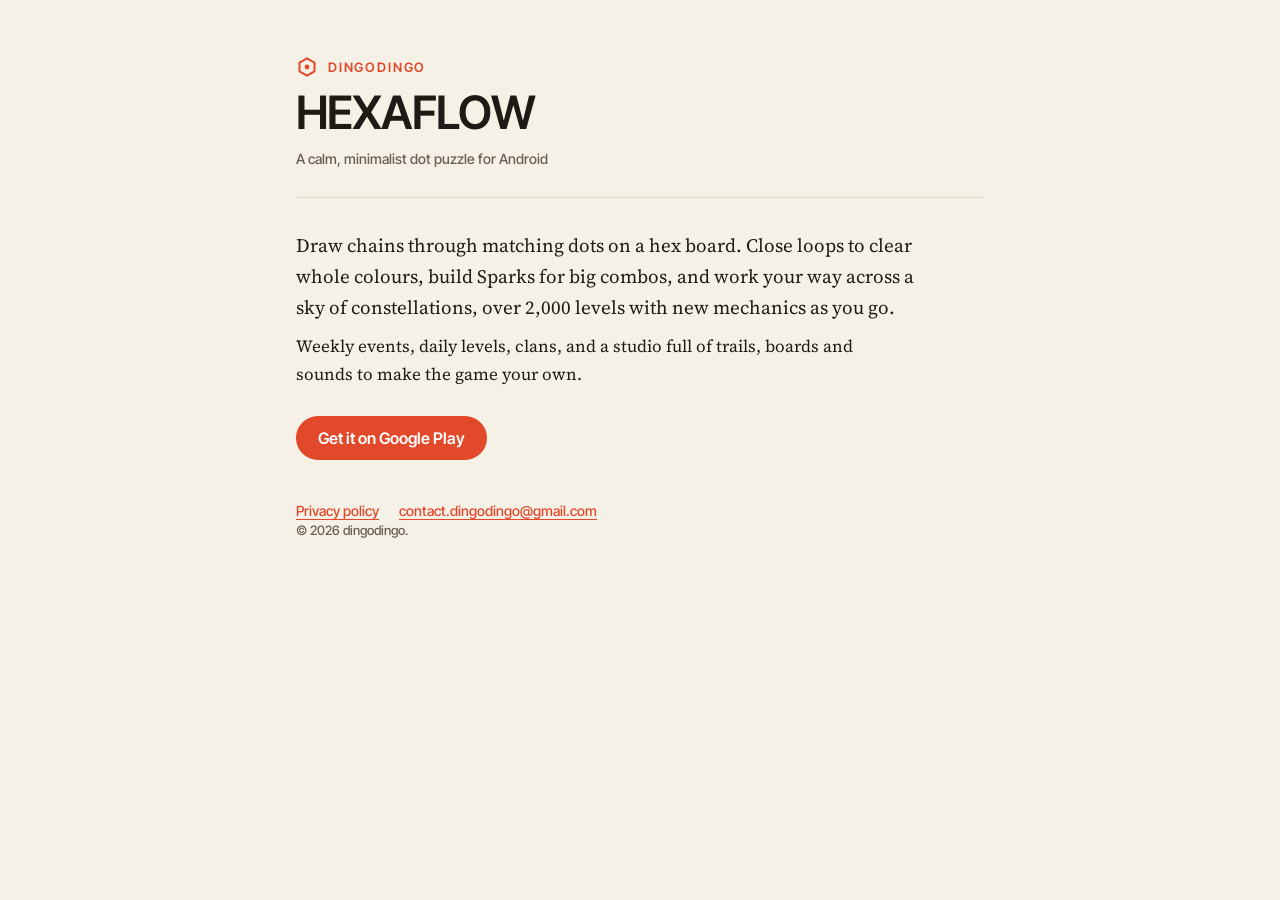
==== index.html @ fb4684bb "Add files via upload" ====
<!doctype html><html lang="en"><head><meta charset="utf-8"><meta name="viewport" content="width=device-width,initial-scale=1"><link rel="stylesheet" href="https://fonts.googleapis.com/css2?family=Inter+Tight:wght@500;600&family=Source+Serif+4:opsz,wght@8..60,400;8..60,600&display=swap"><link rel="stylesheet" href="style.css"><title>HEXAFLOW · dingodingo</title><meta name="description" content="HEXAFLOW, a calm, minimalist hex dot puzzle game for Android by dingodingo."></head><body><div class="page">
<header><a class="mark" href="./"><svg viewBox="0 0 24 24" aria-hidden="true"><path fill="none" stroke="currentColor" stroke-width="2.2" stroke-linejoin="round" d="M12 2.5 20.2 7.25v9.5L12 21.5 3.8 16.75v-9.5Z"/><circle cx="12" cy="12" r="2.6" fill="currentColor"/></svg>dingodingo</a><h1>HEXAFLOW</h1><p class="meta">A calm, minimalist dot puzzle for Android</p></header>
<p class="lead">Draw chains through matching dots on a hex board. Close loops to clear whole colours, build Sparks for big combos, and work your way across a sky of constellations, over 2,000 levels with new mechanics as you go.</p>
<p>Weekly events, daily levels, clans, and a studio full of trails, boards and sounds to make the game your own.</p>
<a class="cta" href="https://play.google.com/store/apps/details?id=com.dingodingo.hexaflow">Get it on Google Play</a>
<footer><div class="links"><a href="privacy.html">Privacy policy</a><a href="mailto:contact.dingodingo@gmail.com">contact.dingodingo@gmail.com</a></div><p>© 2026 dingodingo.</p></footer>
</div></body></html>
---- style.css ----
:root{--bg:#F6F1E7;--surface:#FFFBF3;--ink:#1F1A15;--muted:#6A5F52;--rule:#E2D8C6;--accent:#E2482A;--display:"Inter Tight","Helvetica Neue",Arial,sans-serif;--body:"Source Serif 4",Georgia,"Times New Roman",serif;color-scheme:light}
@media (prefers-color-scheme:dark){:root{--bg:#141416;--surface:#1B1B1E;--ink:#EFEBE4;--muted:#A39C92;--rule:#2E2E33;--accent:#FF7454;color-scheme:dark}}
*{box-sizing:border-box}
body{margin:0;background:var(--bg);color:var(--ink);font:17px/1.65 var(--body)}
.page{max-width:720px;margin:0 auto;padding:56px 16px 80px}
header{display:grid;gap:10px;padding-bottom:28px;border-bottom:1px solid var(--rule);margin-bottom:32px}
.mark{display:flex;align-items:center;gap:10px;font:600 13px/1 var(--display);letter-spacing:.14em;text-transform:uppercase;color:var(--accent);text-decoration:none}
.mark svg{width:22px;height:22px}
h1{font:600 clamp(32px,6vw,46px)/1.08 var(--display);letter-spacing:-.02em;margin:0}
.meta{font:500 14px/1.5 var(--display);color:var(--muted);margin:0}
.lead{font-size:19px;margin:0 0 8px}
section{display:grid;grid-template-columns:44px 1fr;gap:0 12px;padding:22px 0;border-top:1px solid var(--rule)}
section:first-of-type{border-top:0}
.n{font:600 14px/2.1 var(--display);color:var(--accent)}
section>div{min-width:0}
h2{font:600 21px/1.3 var(--display);margin:0 0 8px;letter-spacing:-.01em}
p,li{margin:0 0 10px;max-width:65ch}
ul,ol{margin:0 0 10px;padding-left:20px}
strong{font-weight:600}
a{color:var(--accent);text-underline-offset:3px}
.contact{background:var(--surface);border:1px solid var(--rule);border-radius:10px;padding:16px 18px;display:grid;gap:4px}
.contact .label{font:600 12px/1 var(--display);letter-spacing:.12em;text-transform:uppercase;color:var(--muted)}
.contact .email{font:600 18px/1.4 var(--display);word-break:break-all}
.cta{display:inline-block;margin-top:18px;padding:14px 22px;border-radius:999px;background:var(--accent);color:#fff;font:600 16px/1 var(--display);text-decoration:none}
.links{display:flex;gap:20px;flex-wrap:wrap;font:500 14px/1.5 var(--display)}
footer{margin-top:40px;font:500 13px/1.5 var(--display);color:var(--muted)}
@media (max-width:480px){section{grid-template-columns:1fr}.n{line-height:1.4}}
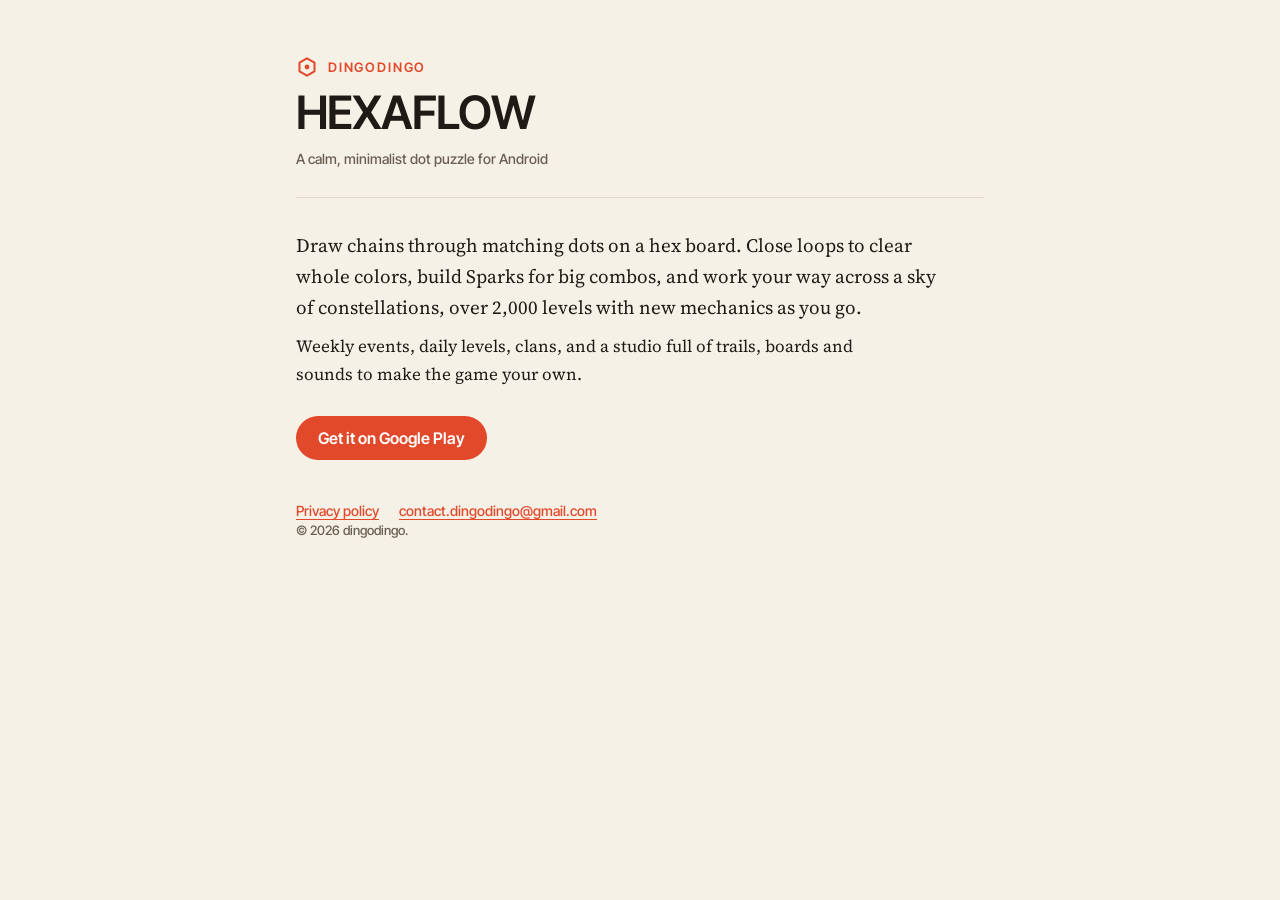
==== commit fc3fdf30: "Add files via upload" ====
--- a/index.html
+++ b/index.html
@@ -1,6 +1,6 @@
 <!doctype html><html lang="en"><head><meta charset="utf-8"><meta name="viewport" content="width=device-width,initial-scale=1"><link rel="stylesheet" href="https://fonts.googleapis.com/css2?family=Inter+Tight:wght@500;600&family=Source+Serif+4:opsz,wght@8..60,400;8..60,600&display=swap"><link rel="stylesheet" href="style.css"><title>HEXAFLOW · dingodingo</title><meta name="description" content="HEXAFLOW, a calm, minimalist hex dot puzzle game for Android by dingodingo."></head><body><div class="page">
 <header><a class="mark" href="./"><svg viewBox="0 0 24 24" aria-hidden="true"><path fill="none" stroke="currentColor" stroke-width="2.2" stroke-linejoin="round" d="M12 2.5 20.2 7.25v9.5L12 21.5 3.8 16.75v-9.5Z"/><circle cx="12" cy="12" r="2.6" fill="currentColor"/></svg>dingodingo</a><h1>HEXAFLOW</h1><p class="meta">A calm, minimalist dot puzzle for Android</p></header>
-<p class="lead">Draw chains through matching dots on a hex board. Close loops to clear whole colours, build Sparks for big combos, and work your way across a sky of constellations, over 2,000 levels with new mechanics as you go.</p>
+<p class="lead">Draw chains through matching dots on a hex board. Close loops to clear whole colors, build Sparks for big combos, and work your way across a sky of constellations, over 2,000 levels with new mechanics as you go.</p>
 <p>Weekly events, daily levels, clans, and a studio full of trails, boards and sounds to make the game your own.</p>
 <a class="cta" href="https://play.google.com/store/apps/details?id=com.dingodingo.hexaflow">Get it on Google Play</a>
 <footer><div class="links"><a href="privacy.html">Privacy policy</a><a href="mailto:contact.dingodingo@gmail.com">contact.dingodingo@gmail.com</a></div><p>© 2026 dingodingo.</p></footer>
